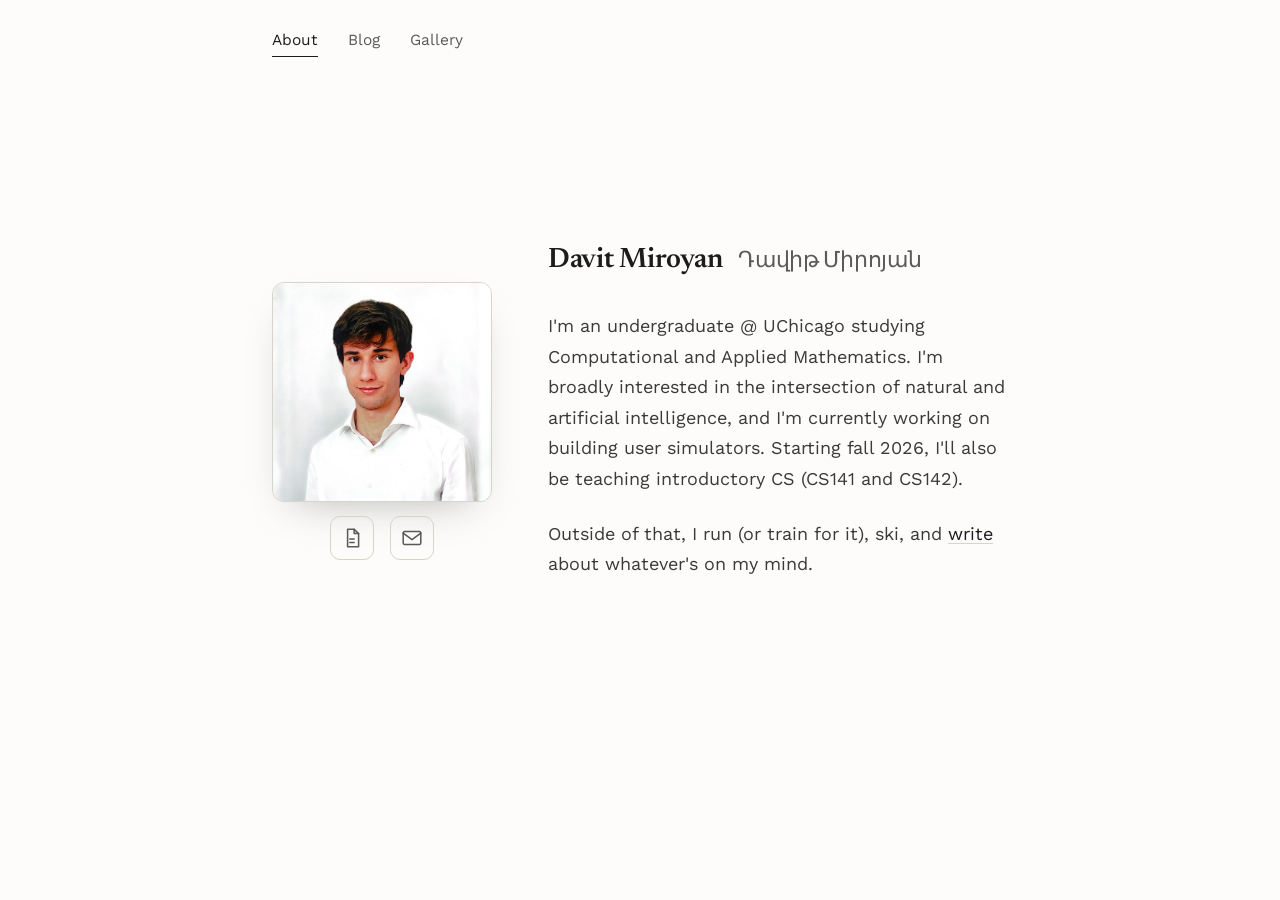
==== index.html @ e779e043 "email address changed" ====
<!DOCTYPE html>
<html lang="en">
<head>
<meta charset="UTF-8">
<meta name="viewport" content="width=device-width, initial-scale=1.0">
<title>Davit Miroyan</title>
<meta name="description" content="Davit Miroyan is an undergraduate at the University of Chicago studying Computational and Applied Mathematics, working on human-AI collaboration research and teaching introductory CS.">
<link rel="canonical" href="https://miroyandavit.github.io/">
<link rel="preconnect" href="https://fonts.googleapis.com">
<link rel="preconnect" href="https://fonts.gstatic.com" crossorigin>
<link href="https://fonts.googleapis.com/css2?family=Newsreader:ital,wght@0,400;0,500;0,600;0,700;1,500&family=Work+Sans:wght@400;500;600&display=swap" rel="stylesheet">
<link rel="stylesheet" href="assets/css/style.css">
</head>
<body>

<div class="wrap">
  <nav class="site-nav">
    <a href="index.html" class="active">About</a>
    <a href="blog/index.html">Blog</a>
    <a href="gallery.html">Gallery</a>
  </nav>

  <main class="hero-main">
    <div class="hero">
      <div class="hero-photo">
        <img src="assets/img/profile.jpg" alt="Davit Miroyan" onerror="this.src='assets/img/profile-placeholder.svg'">
        <div class="hero-links">
          <a href="assets/DavitMiroyan-CV.pdf" aria-label="CV" title="CV">
            <svg viewBox="0 0 20 20" fill="none" stroke="currentColor" stroke-width="1.4" stroke-linecap="round" stroke-linejoin="round"><path d="M6 2h6l4 4v12H6z"/><path d="M12 2v4h4"/><path d="M8 11h4"/><path d="M8 14h4"/></svg>
          </a>
          <a href="mailto:davitmiroyan@uchicago.edu" aria-label="Email" title="Email">
            <svg viewBox="0 0 20 20" fill="none" stroke="currentColor" stroke-width="1.4" stroke-linecap="round" stroke-linejoin="round"><rect x="2" y="4" width="16" height="12" rx="1.5"/><path d="M2 5.5l8 6 8-6"/></svg>
          </a>
        </div>
      </div>
      <div class="hero-text">
        <p class="hero-name">Davit Miroyan <span class="native-name">Դավիթ Միրոյան</span></p>
        <p>
          I'm an undergraduate @ UChicago studying Computational and Applied Mathematics.
          I'm broadly interested in the intersection of natural and artificial
          intelligence, and I'm currently working on building user simulators.
          Starting fall 2026, I'll also be teaching introductory CS (CS141 and CS142).
        </p>
        <p>
          Outside of that, I run (or train for it), ski, and
          <a href="blog/index.html">write</a> about whatever's on my mind.
        </p>
      </div>
    </div>
  </main>

</div>

</body>
</html>
---- assets/css/style.css ----
:root {
  --ink: #1c1c1c;
  --muted: #5a5a5a;
  --meta: #8a8378;
  --paper: #fdfcfb;
  --line: #e4e0dc;
  --tile: #e4e0dc;
  --tile-border: #d8d3cc;
  --accent: #a8481f;
  --serif: 'Newsreader', Georgia, serif;
  --sans: 'Work Sans', -apple-system, BlinkMacSystemFont, 'Segoe UI', sans-serif;
  --max-width: 800px;
}

* { box-sizing: border-box; }

html { scroll-behavior: smooth; }

body {
  margin: 0;
  background: var(--paper);
  color: var(--ink);
  font-family: var(--sans);
  font-size: 18px;
  line-height: 1.65;
  -webkit-font-smoothing: antialiased;
  text-rendering: optimizeLegibility;
}

::selection { background: #e7ded4; color: var(--ink); }

.wrap {
  max-width: var(--max-width);
  margin: 0 auto;
  padding: 0 32px;
}

nav.site-nav {
  position: sticky;
  top: 0;
  z-index: 10;
  padding: 28px 0;
  display: flex;
  gap: 30px;
  font-size: 15.5px;
  background: linear-gradient(var(--paper) 70%, transparent);
}

nav.site-nav a {
  position: relative;
  color: var(--muted);
  text-decoration: none;
  padding-bottom: 3px;
  transition: color 0.2s ease;
}

nav.site-nav a::after {
  content: "";
  position: absolute;
  left: 0;
  right: 100%;
  bottom: 0;
  height: 1px;
  background: var(--ink);
  transition: right 0.25s ease;
}

nav.site-nav a:hover,
nav.site-nav a.active {
  color: var(--ink);
}

nav.site-nav a:hover::after,
nav.site-nav a.active::after {
  right: 0;
}

main.hero-main {
  min-height: 78vh;
  display: flex;
  align-items: center;
  padding: 40px 0 70px;
}

.hero {
  display: flex;
  align-items: center;
  gap: 56px;
  animation: rise 0.6s ease both;
}

.hero-photo {
  display: flex;
  flex-direction: column;
  align-items: center;
  gap: 14px;
  flex-shrink: 0;
}

.hero img {
  width: 220px;
  height: 220px;
  border-radius: 12px;
  object-fit: cover;
  border: 1px solid var(--tile-border);
  flex-shrink: 0;
  background: var(--tile);
  box-shadow: 0 18px 40px -22px rgba(28, 28, 28, 0.35);
}

.hero-links {
  display: flex;
  align-items: center;
  gap: 16px;
}

.hero-links a {
  display: inline-flex;
  align-items: center;
  justify-content: center;
  width: 44px;
  height: 44px;
  border: 1px solid var(--tile-border);
  border-radius: 10px;
  color: var(--muted);
  text-decoration: none;
  transition: color 0.18s ease, border-color 0.18s ease, background 0.18s ease;
}

.hero-links a:hover {
  color: var(--ink);
  border-color: var(--ink);
  background: #f6f3ef;
}

.hero-links svg {
  width: 22px;
  height: 22px;
  flex-shrink: 0;
}

.hero-text p.hero-name {
  font-family: var(--serif);
  font-size: 28px;
  font-weight: 600;
  color: var(--ink);
  margin: 0 0 26px;
  letter-spacing: -0.01em;
}

.hero-name .native-name {
  color: var(--muted);
  font-family: var(--serif);
  font-weight: 400;
  font-size: 22px;
  margin-left: 10px;
}

.hero-text p {
  font-size: 18px;
  line-height: 1.7;
  color: #3a3a3a;
  margin: 0 0 24px;
  text-wrap: pretty;
}

.hero-text a {
  color: var(--ink);
  text-decoration-color: var(--tile-border);
  text-underline-offset: 3px;
  transition: text-decoration-color 0.2s ease;
}

.hero-text a:hover {
  text-decoration-color: var(--ink);
}

.btn-row {
  display: flex;
  gap: 16px;
  margin-top: 10px;
}

.pill-btn {
  display: inline-block;
  border: 1.5px solid var(--ink);
  color: var(--ink);
  background: transparent;
  font-family: var(--sans);
  font-size: 14.5px;
  font-weight: 500;
  letter-spacing: 0.04em;
  text-transform: uppercase;
  text-decoration: none;
  padding: 13px 32px;
  border-radius: 999px;
  white-space: nowrap;
  transition: background 0.18s ease, color 0.18s ease, transform 0.18s ease, box-shadow 0.18s ease;
}

.pill-btn:hover {
  background: var(--ink);
  color: var(--paper);
  transform: translateY(-1px);
  box-shadow: 0 10px 22px -12px rgba(28, 28, 28, 0.45);
}

.pill-btn:active {
  transform: translateY(0);
}

@media (max-width: 640px) {
  .hero { flex-direction: column; text-align: center; }
  .btn-row { justify-content: center; }
}

.page-title {
  font-family: var(--serif);
  font-size: 34px;
  font-weight: 600;
  color: var(--ink);
  margin: 50px 0 38px;
  letter-spacing: -0.01em;
  animation: rise 0.5s ease both;
}

.post-list {
  list-style: none;
  margin: 0;
  padding: 0;
  border-top: 1px solid var(--line);
  animation: rise 0.6s ease 0.05s both;
}

.post-list li {
  border-bottom: 1px solid var(--line);
}

.post-list a {
  display: block;
  text-decoration: none;
  padding: 24px 4px;
  margin: 0 -4px;
  border-radius: 6px;
  transition: background 0.18s ease, padding-left 0.18s ease;
}

.post-list a:hover {
  background: #f6f3ef;
  padding-left: 12px;
}

.post-title {
  font-size: 18.5px;
  font-weight: 600;
  color: var(--ink);
  margin-bottom: 5px;
}

.post-date {
  font-size: 14.5px;
  color: var(--meta);
}

.back-link {
  display: inline-flex;
  align-items: center;
  gap: 6px;
  margin: 36px 0 0;
  font-size: 15.5px;
  color: var(--muted);
  text-decoration: none;
  transition: color 0.18s ease, gap 0.18s ease;
}

.back-link:hover { color: var(--ink); gap: 10px; }

.post-meta {
  color: var(--meta);
  font-size: 14.5px;
  margin: 10px 0 36px;
}

.post-body {
  animation: rise 0.5s ease 0.05s both;
}

.post-body p {
  font-size: 18px;
  line-height: 1.7;
  color: #2c2c2c;
  margin: 0 0 1.2em;
  text-wrap: pretty;
}

.post-body code {
  background: #f1ede8;
  border-radius: 4px;
  padding: 2px 6px;
  font-size: 0.9em;
}

.gallery-grid {
  display: grid;
  grid-template-columns: 1fr 1fr;
  gap: 20px;
  margin-bottom: 70px;
  animation: rise 0.6s ease 0.05s both;
}

.gallery-grid img {
  width: 100%;
  height: 300px;
  object-fit: cover;
  border-radius: 10px;
  border: 1px solid var(--tile-border);
  background: var(--tile);
  display: block;
  transition: transform 0.4s ease, box-shadow 0.4s ease;
}

.gallery-grid img:hover {
  transform: scale(1.015);
  box-shadow: 0 22px 40px -24px rgba(28, 28, 28, 0.4);
}

@media (max-width: 560px) {
  .gallery-grid { grid-template-columns: 1fr; }
  .gallery-grid img { height: 260px; }
}

@keyframes rise {
  from { opacity: 0; transform: translateY(10px); }
  to { opacity: 1; transform: translateY(0); }
}

@media (prefers-reduced-motion: reduce) {
  html { scroll-behavior: auto; }
  * { animation-duration: 0.01ms !important; transition-duration: 0.01ms !important; }
}
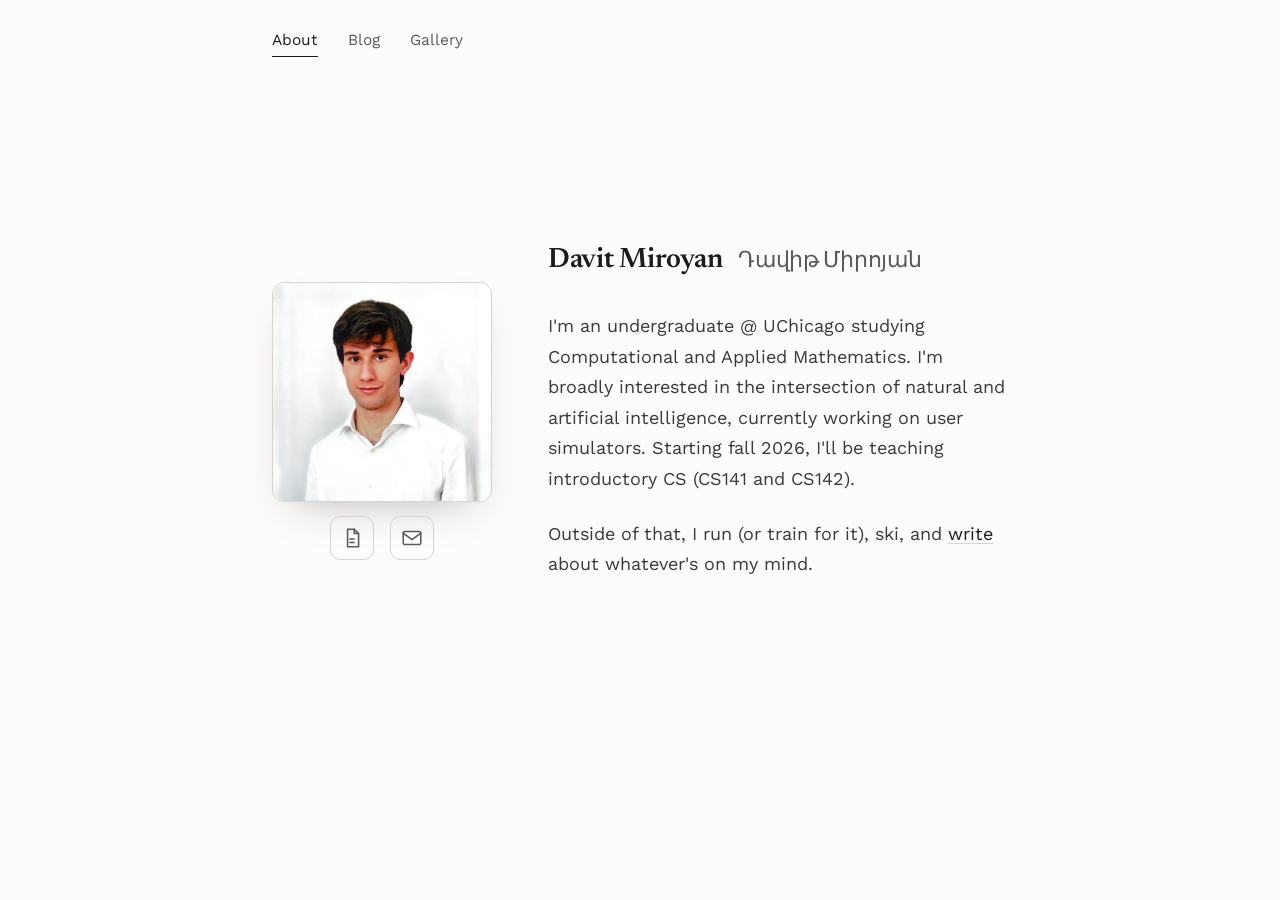
==== commit 7a41f5ba: "Text edited" ====
--- a/index.html
+++ b/index.html
@@ -10,6 +10,27 @@
 <link rel="preconnect" href="https://fonts.gstatic.com" crossorigin>
 <link href="https://fonts.googleapis.com/css2?family=Newsreader:ital,wght@0,400;0,500;0,600;0,700;1,500&family=Work+Sans:wght@400;500;600&display=swap" rel="stylesheet">
 <link rel="stylesheet" href="assets/css/style.css">
+<script type="application/ld+json">
+{
+  "@context": "https://schema.org",
+  "@type": "Person",
+  "name": "Davit Miroyan",
+  "alternateName": "Դավիթ Միրոյան",
+  "url": "https://miroyandavit.github.io/",
+  "image": "https://miroyandavit.github.io/assets/img/profile.jpg",
+  "email": "mailto:davitmiroyan@uchicago.edu",
+  "affiliation": {
+    "@type": "CollegeOrUniversity",
+    "name": "University of Chicago"
+  },
+  "alumniOf": {
+    "@type": "CollegeOrUniversity",
+    "name": "University of Chicago"
+  },
+  "sameAs": [
+  ]
+}
+</script>
 </head>
 <body>
 
@@ -38,8 +59,8 @@
         <p>
           I'm an undergraduate @ UChicago studying Computational and Applied Mathematics.
           I'm broadly interested in the intersection of natural and artificial
-          intelligence, and I'm currently working on building user simulators.
-          Starting fall 2026, I'll also be teaching introductory CS (CS141 and CS142).
+          intelligence, currently working on user simulators.
+          Starting fall 2026, I'll be teaching introductory CS (CS141 and CS142).
         </p>
         <p>
           Outside of that, I run (or train for it), ski, and
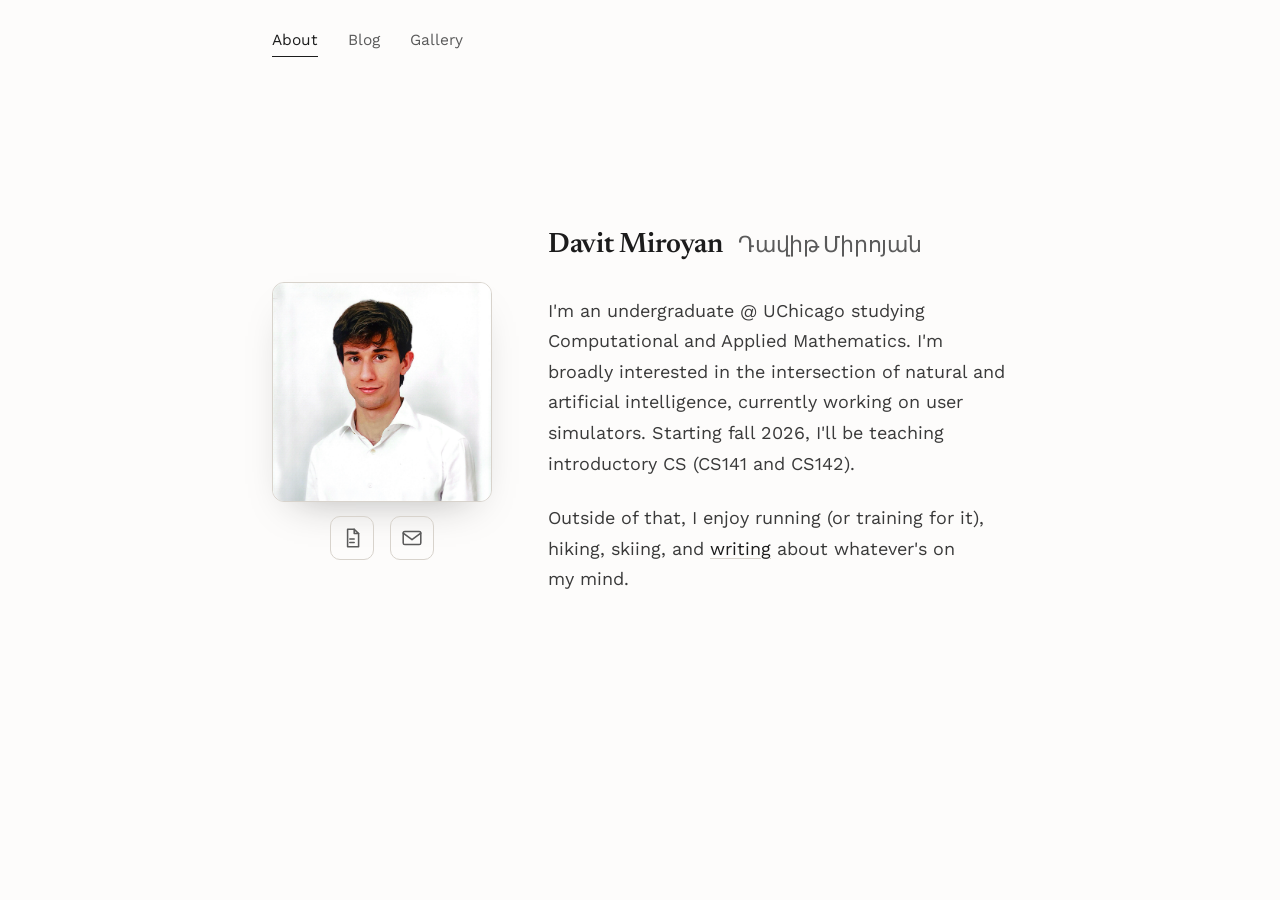
==== commit 1713ed4e: "hobbies text changed" ====
--- a/index.html
+++ b/index.html
@@ -63,8 +63,8 @@
           Starting fall 2026, I'll be teaching introductory CS (CS141 and CS142).
         </p>
         <p>
-          Outside of that, I run (or train for it), ski, and
-          <a href="blog/index.html">write</a> about whatever's on my mind.
+          Outside of that, I enjoy running (or training for it), hiking, skiing, and
+          <a href="blog/index.html">writing</a> about whatever's on my mind.
         </p>
       </div>
     </div>
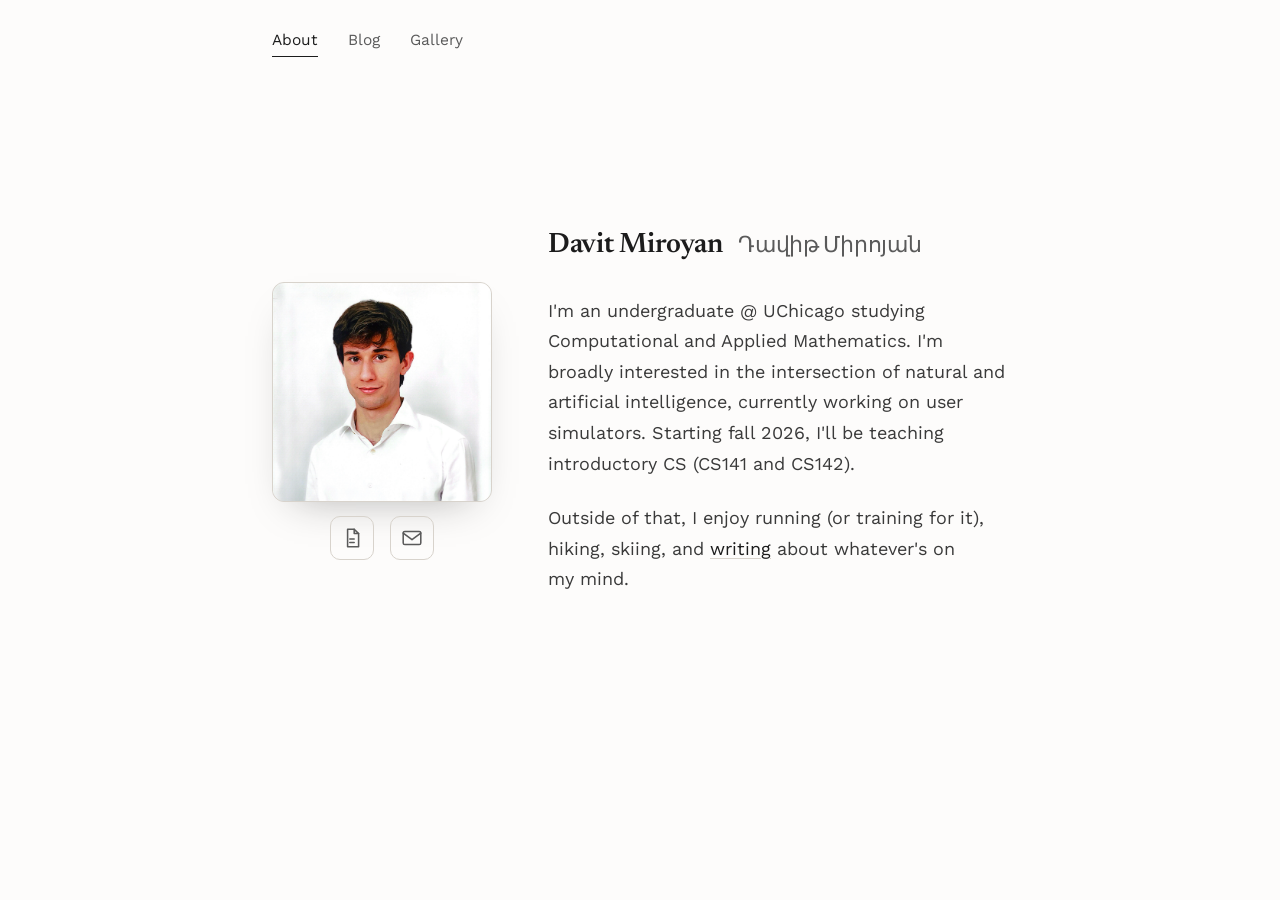
==== commit 6ca5f5c4: "search optimization" ====
--- a/index.html
+++ b/index.html
@@ -1,6 +1,7 @@
 <!DOCTYPE html>
 <html lang="en">
 <head>
+<meta name="google-site-verification" content="81y1eSsIspDEiuQTAnPUrbXY3XDsdDLIZWFxCmZ2BEA" />
 <meta charset="UTF-8">
 <meta name="viewport" content="width=device-width, initial-scale=1.0">
 <title>Davit Miroyan</title>
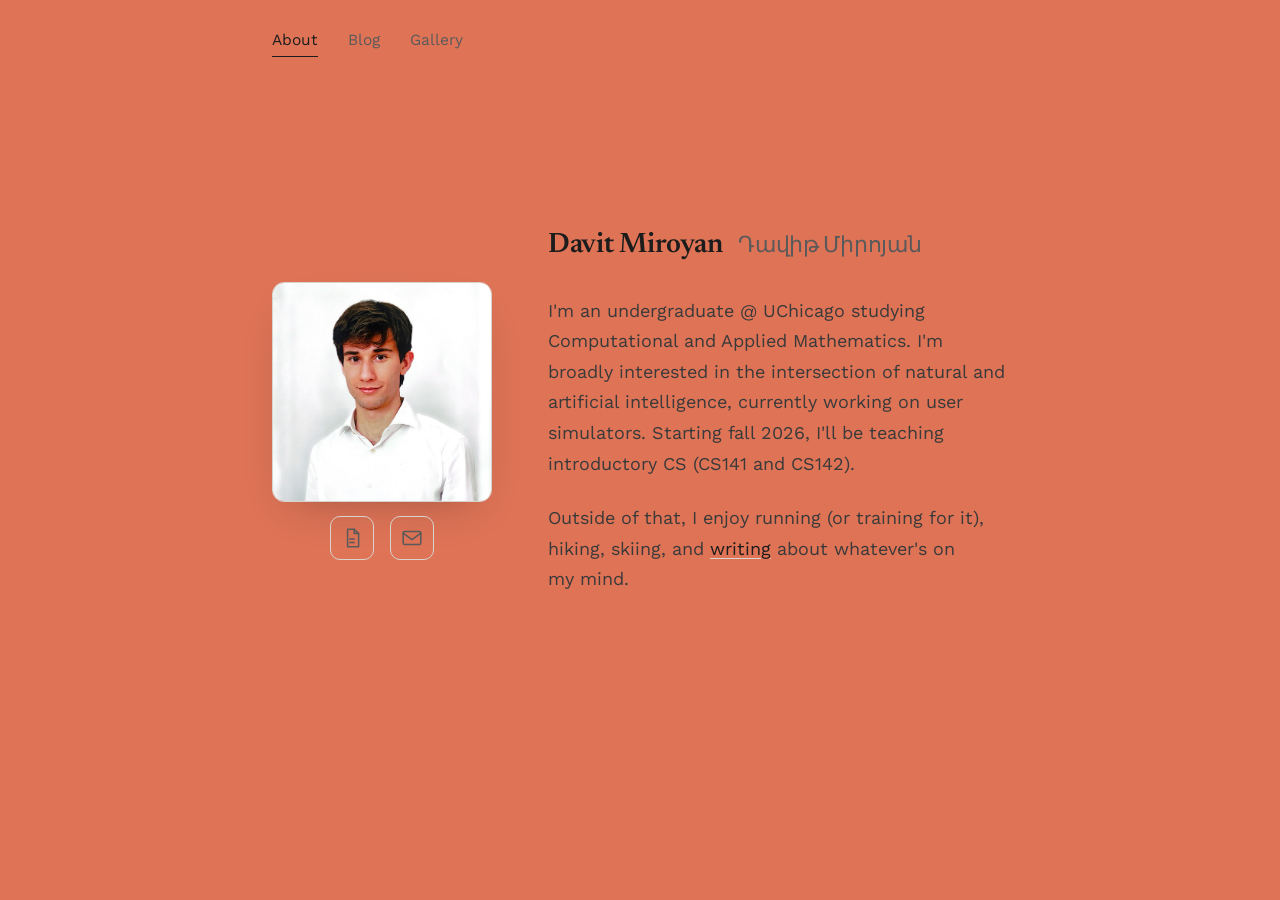
==== commit 1d61716e: "background color changed to dark peach" ====
--- a/index.html
+++ b/index.html
@@ -1,7 +1,7 @@
 <!DOCTYPE html>
 <html lang="en">
 <head>
-<meta name="google-site-verification" content="81y1eSsIspDEiuQTAnPUrbXY3XDsdDLIZWFxCmZ2BEA" />
+<meta name="google-site-verification" o" />
 <meta charset="UTF-8">
 <meta name="viewport" content="width=device-width, initial-scale=1.0">
 <title>Davit Miroyan</title>
--- a/assets/css/style.css
+++ b/assets/css/style.css
@@ -2,7 +2,7 @@
   --ink: #1c1c1c;
   --muted: #5a5a5a;
   --meta: #8a8378;
-  --paper: #fdfcfb;
+  --paper: #DE7356;
   --line: #e4e0dc;
   --tile: #e4e0dc;
   --tile-border: #d8d3cc;
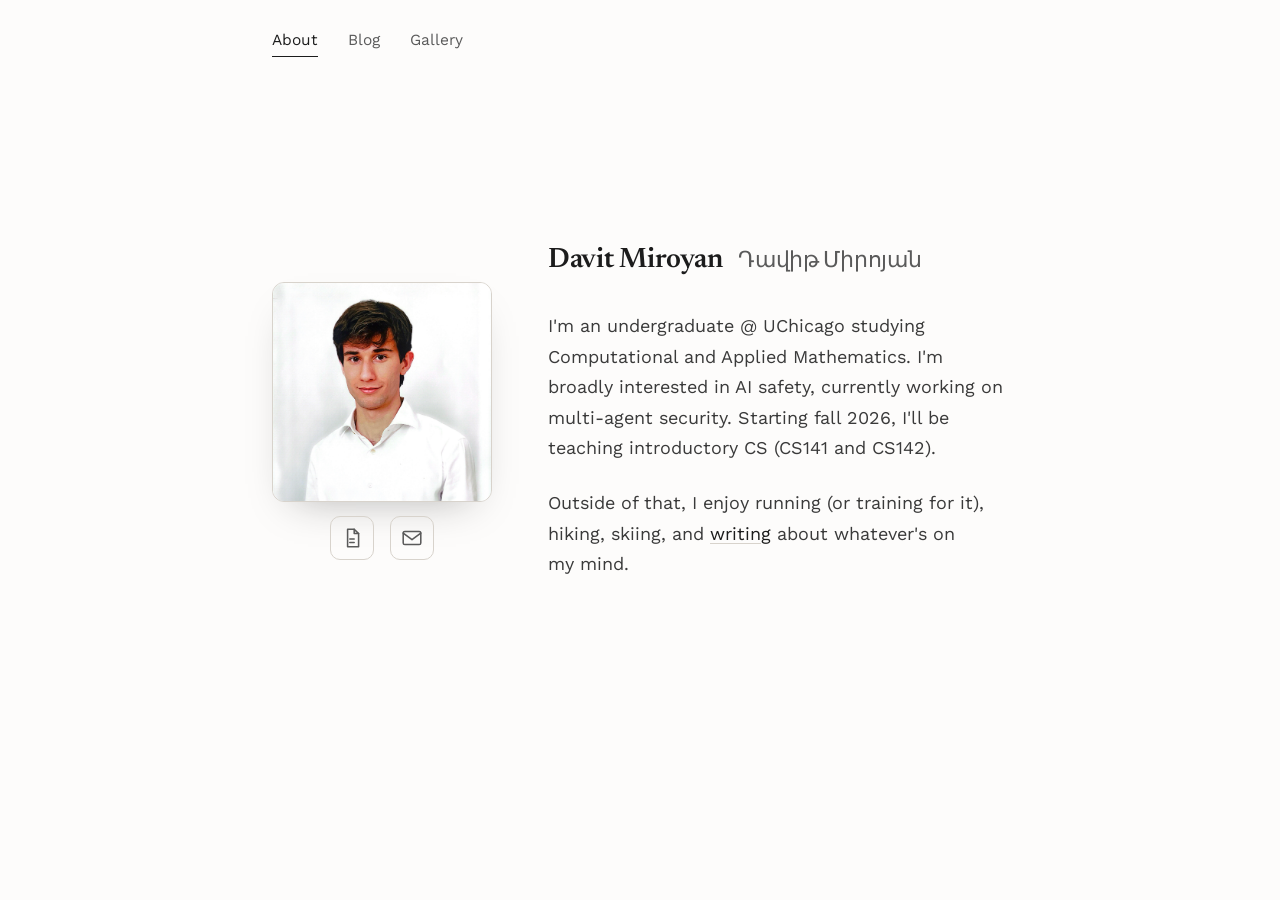
==== commit 2a8661b1: "Update interests and teaching information in index.html" ====
--- a/index.html
+++ b/index.html
@@ -59,8 +59,7 @@
         <p class="hero-name">Davit Miroyan <span class="native-name">Դավիթ Միրոյան</span></p>
         <p>
           I'm an undergraduate @ UChicago studying Computational and Applied Mathematics.
-          I'm broadly interested in the intersection of natural and artificial
-          intelligence, currently working on user simulators.
+          I'm broadly interested in AI safety, currently working on multi-agent security.
           Starting fall 2026, I'll be teaching introductory CS (CS141 and CS142).
         </p>
         <p>
--- a/assets/css/style.css
+++ b/assets/css/style.css
@@ -2,7 +2,7 @@
   --ink: #1c1c1c;
   --muted: #5a5a5a;
   --meta: #8a8378;
-  --paper: #DE7356;
+  --paper: #fdfcfb;
   --line: #e4e0dc;
   --tile: #e4e0dc;
   --tile-border: #d8d3cc;
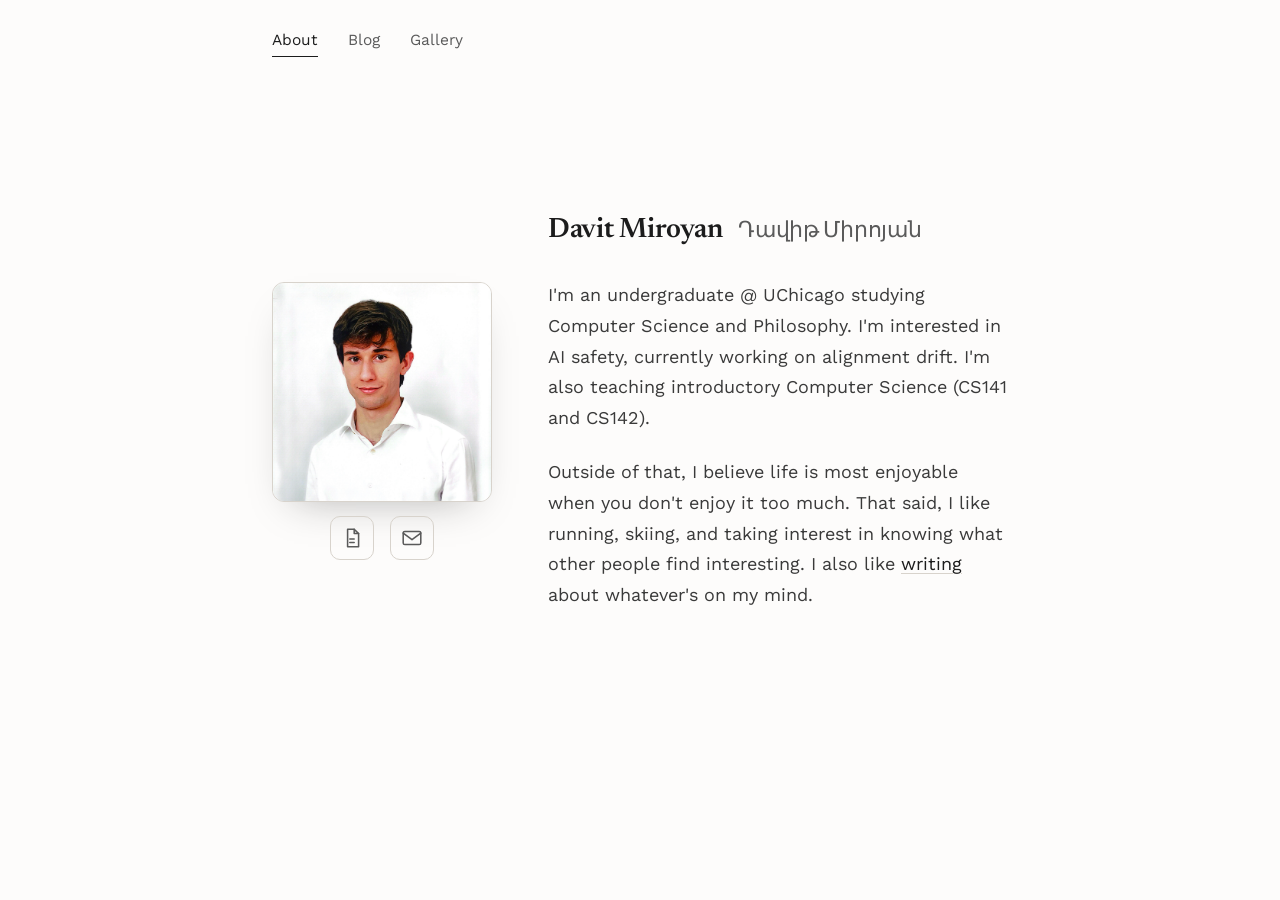
==== commit 1841fd78: "Changed major, research interests, and outside interests." ====
--- a/index.html
+++ b/index.html
@@ -5,7 +5,7 @@
 <meta charset="UTF-8">
 <meta name="viewport" content="width=device-width, initial-scale=1.0">
 <title>Davit Miroyan</title>
-<meta name="description" content="Davit Miroyan is an undergraduate at the University of Chicago studying Computational and Applied Mathematics, working on human-AI collaboration research and teaching introductory CS.">
+<meta name="description" content="Davit Miroyan is an undergraduate at the University of Chicago studying Computer Science and Philosophy, working on AI safety and teaching introductory CS.">
 <link rel="canonical" href="https://miroyandavit.github.io/">
 <link rel="preconnect" href="https://fonts.googleapis.com">
 <link rel="preconnect" href="https://fonts.gstatic.com" crossorigin>
@@ -58,13 +58,14 @@
       <div class="hero-text">
         <p class="hero-name">Davit Miroyan <span class="native-name">Դավիթ Միրոյան</span></p>
         <p>
-          I'm an undergraduate @ UChicago studying Computational and Applied Mathematics.
-          I'm broadly interested in AI safety, currently working on multi-agent security.
-          Starting fall 2026, I'll be teaching introductory CS (CS141 and CS142).
+          I'm an undergraduate @ UChicago studying Computer Science and Philosophy.
+          I'm interested in AI safety, currently working on alignment drift.
+          I'm also teaching introductory Computer Science (CS141 and CS142).
         </p>
         <p>
-          Outside of that, I enjoy running (or training for it), hiking, skiing, and
-          <a href="blog/index.html">writing</a> about whatever's on my mind.
+          Outside of that, I believe life is most enjoyable when you don't enjoy it
+          too much. That said, I like running, skiing, and taking interest in knowing
+          what other people find interesting. I also like <a href="blog/index.html">writing</a> about whatever's on my mind.
         </p>
       </div>
     </div>
